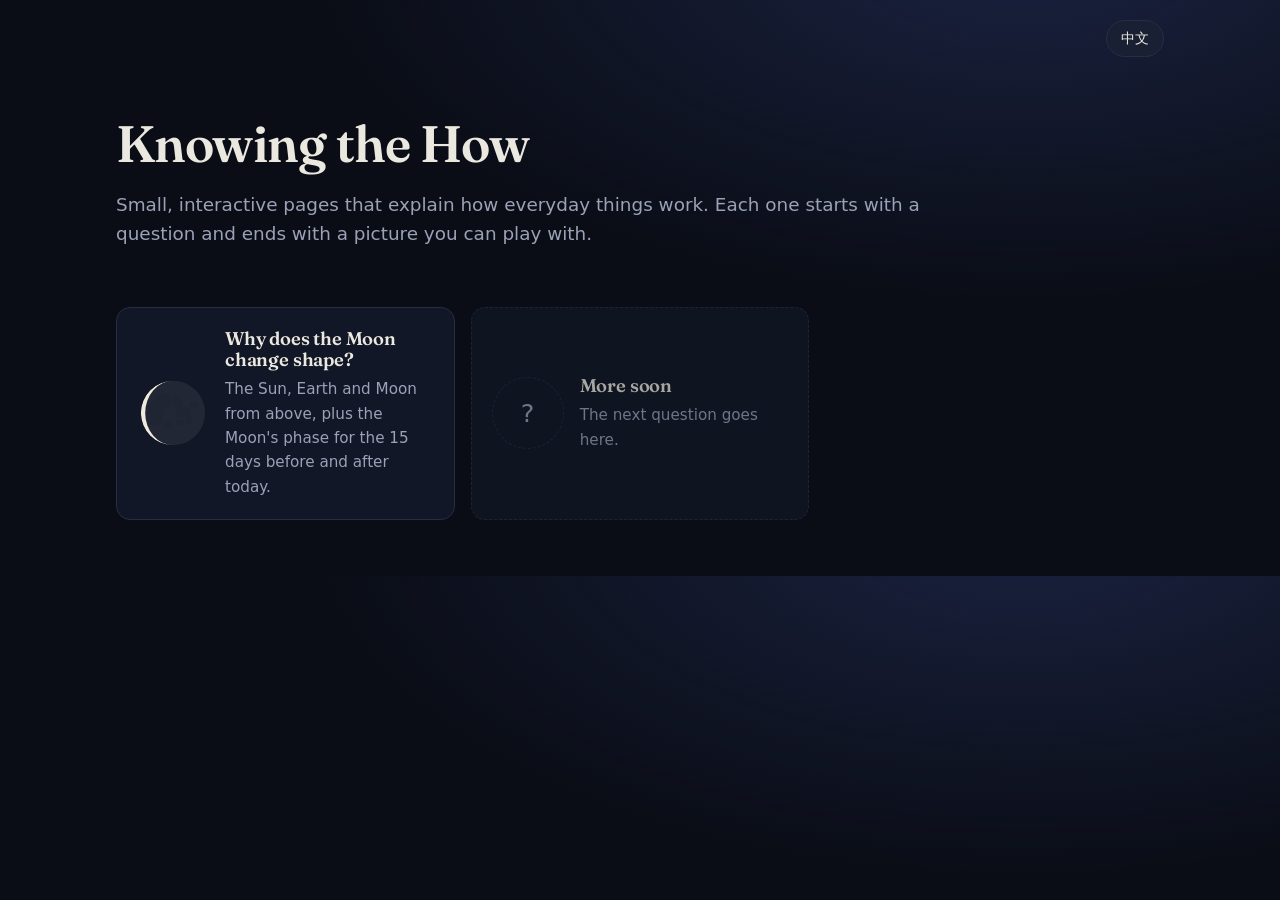
==== index.html @ 98388b48 "Add landing page and Moon phases explainer - Top-down Sun/Earth/Moon diagram with a spinning "You" m" ====
<!doctype html>
<html lang="en" data-i18n-title="site.title">
<head>
  <meta charset="utf-8">
  <meta name="viewport" content="width=device-width, initial-scale=1">
  <title>Knowing the How</title>
  <meta name="description" content="Small interactive pages that explain how everyday things actually work.">
  <link rel="preconnect" href="https://fonts.googleapis.com">
  <link rel="preconnect" href="https://fonts.gstatic.com" crossorigin>
  <link href="https://fonts.googleapis.com/css2?family=Fraunces:opsz,wght@9..144,600&display=swap" rel="stylesheet">
  <link rel="stylesheet" href="assets/style.css">
  <style>
    .hero { padding: 48px 0 40px; }
    .topbar { justify-content: flex-end; }
    .topics {
      display: grid;
      grid-template-columns: repeat(auto-fill, minmax(260px, 1fr));
      gap: 16px;
      padding-bottom: 56px;
    }
    .topic {
      display: flex;
      gap: 16px;
      align-items: center;
      text-decoration: none;
      color: inherit;
      transition: border-color .15s, transform .15s;
    }
    a.topic:hover { border-color: var(--sun); transform: translateY(-2px); }
    .topic .icon { flex: none; width: 72px; height: 72px; }
    .topic p { margin: 0; color: var(--muted); font-size: 0.95rem; }
    .topic.soon { border-style: dashed; opacity: 0.7; }
    .topic.soon .icon {
      display: grid; place-items: center;
      border: 1px dashed var(--border); border-radius: 50%;
      color: var(--muted); font-size: 1.6rem;
    }
  </style>
</head>
<body>
  <main class="wrap">
    <div class="topbar">
      <button class="lang-toggle" type="button">中文</button>
    </div>
    <header class="hero">
      <h1 data-i18n="site.title">Knowing the How</h1>
      <p class="lede" data-i18n="site.lede">Small, interactive pages that explain how everyday things work. Each one starts with a question and ends with a picture you can play with.</p>
    </header>

    <div class="topics">
      <a class="card topic" href="moon-phases/index.html">
        <div class="icon" id="tonight-moon"></div>
        <div>
          <h3 data-i18n="moon.h">Why does the Moon change shape?</h3>
          <p data-i18n="moon.p">The Sun, Earth and Moon from above, plus the Moon's phase for the 15 days before and after today.</p>
        </div>
      </a>
      <div class="card topic soon">
        <div class="icon">?</div>
        <div>
          <h3 data-i18n="soon.h">More soon</h3>
          <p data-i18n="soon.p">The next question goes here.</p>
        </div>
      </div>
    </div>
  </main>

  <script src="assets/i18n.js"></script>
  <script src="assets/moon.js"></script>
  <script>
    I18n.add({
      en: {
        'site.title': 'Knowing the How',
        'site.lede': 'Small, interactive pages that explain how everyday things work. Each one starts with a question and ends with a picture you can play with.',
        'moon.h': 'Why does the Moon change shape?',
        'moon.p': "The Sun, Earth and Moon from above, plus the Moon's phase for the 15 days before and after today.",
        'moon.tonight': 'Tonight: {phase}',
        'soon.h': 'More soon',
        'soon.p': 'The next question goes here.',
        'phase.new': 'New Moon', 'phase.waxingCrescent': 'Waxing Crescent', 'phase.firstQuarter': 'First Quarter',
        'phase.waxingGibbous': 'Waxing Gibbous', 'phase.full': 'Full Moon', 'phase.waningGibbous': 'Waning Gibbous',
        'phase.lastQuarter': 'Last Quarter', 'phase.waningCrescent': 'Waning Crescent',
      },
      zh: {
        'site.title': '知其所以然',
        'site.lede': '一些小小的互动页面，解释身边事物背后的原理。每一页都从一个问题开始，最后给你一张可以动手玩的图。',
        'moon.h': '月亮为什么会有阴晴圆缺？',
        'moon.p': '从上方看太阳、地球和月亮，以及今天前后各 15 天的月相。',
        'moon.tonight': '今晚：{phase}',
        'soon.h': '敬请期待',
        'soon.p': '下一个问题，就在这里。',
        'phase.new': '新月', 'phase.waxingCrescent': '蛾眉月', 'phase.firstQuarter': '上弦月',
        'phase.waxingGibbous': '盈凸月', 'phase.full': '满月', 'phase.waningGibbous': '亏凸月',
        'phase.lastQuarter': '下弦月', 'phase.waningCrescent': '残月',
      },
    });

    const E = MoonKit.elongation(new Date());
    const drawMoon = () => {
      const phase = I18n.t('phase.' + MoonKit.phaseKey(E));
      document.getElementById('tonight-moon').innerHTML =
        MoonKit.moonSVG(E, { label: I18n.t('moon.tonight', { phase }) });
    };
    I18n.onChange(drawMoon);
    I18n.apply();
    drawMoon();
  </script>
</body>
</html>
---- assets/style.css ----
:root {
  color-scheme: dark;
  --bg: #0a0d16;
  --surface: #121727;
  --surface-2: #1a2034;
  --border: #262d45;
  --text: #ebe8df;
  --muted: #9ba1b6;
  --sun: #f5c451;
  --accent: #6cc6ff;
  --radius: 14px;
  --font-display: "Fraunces", "Songti SC", "Noto Serif SC", Georgia, serif;
  --font-body: system-ui, -apple-system, "Segoe UI", Roboto, "PingFang SC", "Microsoft YaHei", sans-serif;
}

* { box-sizing: border-box; }

html { -webkit-text-size-adjust: 100%; }

body {
  margin: 0;
  background:
    radial-gradient(1200px 600px at 80% -10%, #1a2240 0%, transparent 60%),
    var(--bg);
  color: var(--text);
  font-family: var(--font-body);
  font-size: 17px;
  line-height: 1.6;
}

.wrap {
  max-width: 1080px;
  margin: 0 auto;
  padding: 0 16px;
}

h1, h2, h3 {
  font-family: var(--font-display);
  font-weight: 600;
  line-height: 1.15;
  letter-spacing: -0.01em;
}

h1 { font-size: clamp(2.1rem, 5vw, 3.2rem); margin: 0.2em 0 0.3em; }
h2 { font-size: clamp(1.5rem, 3.4vw, 2rem); margin: 0 0 0.5em; }
h3 { font-size: 1.15rem; margin: 0 0 0.4em; }

p { margin: 0 0 1em; }

a { color: var(--accent); }

.lede { color: var(--muted); font-size: 1.15rem; max-width: 46em; }

.muted { color: var(--muted); }

.topbar {
  display: flex;
  justify-content: space-between;
  align-items: center;
  gap: 16px;
  padding-top: 20px;
}

.lang-toggle { padding: 6px 14px; font-size: 0.9rem; }

.back {
  display: inline-block;
  color: var(--muted);
  text-decoration: none;
  font-size: 0.95rem;
}
.back:hover { color: var(--text); }

section { padding: 40px 0; border-top: 1px solid var(--border); }
header.page { padding-bottom: 24px; }

.card {
  background: var(--surface);
  border: 1px solid var(--border);
  border-radius: var(--radius);
  padding: 20px;
}

button, .btn {
  font: inherit;
  font-size: 0.95rem;
  color: var(--text);
  background: var(--surface-2);
  border: 1px solid var(--border);
  border-radius: 999px;
  padding: 8px 16px;
  cursor: pointer;
}
button:hover { border-color: var(--muted); }
button:focus-visible, input:focus-visible { outline: 2px solid var(--accent); outline-offset: 2px; }
button.primary { background: var(--sun); color: #1b1606; border-color: var(--sun); font-weight: 600; }

footer {
  padding: 32px 0 48px;
  color: var(--muted);
  font-size: 0.9rem;
  border-top: 1px solid var(--border);
}

.moon-svg { display: block; }
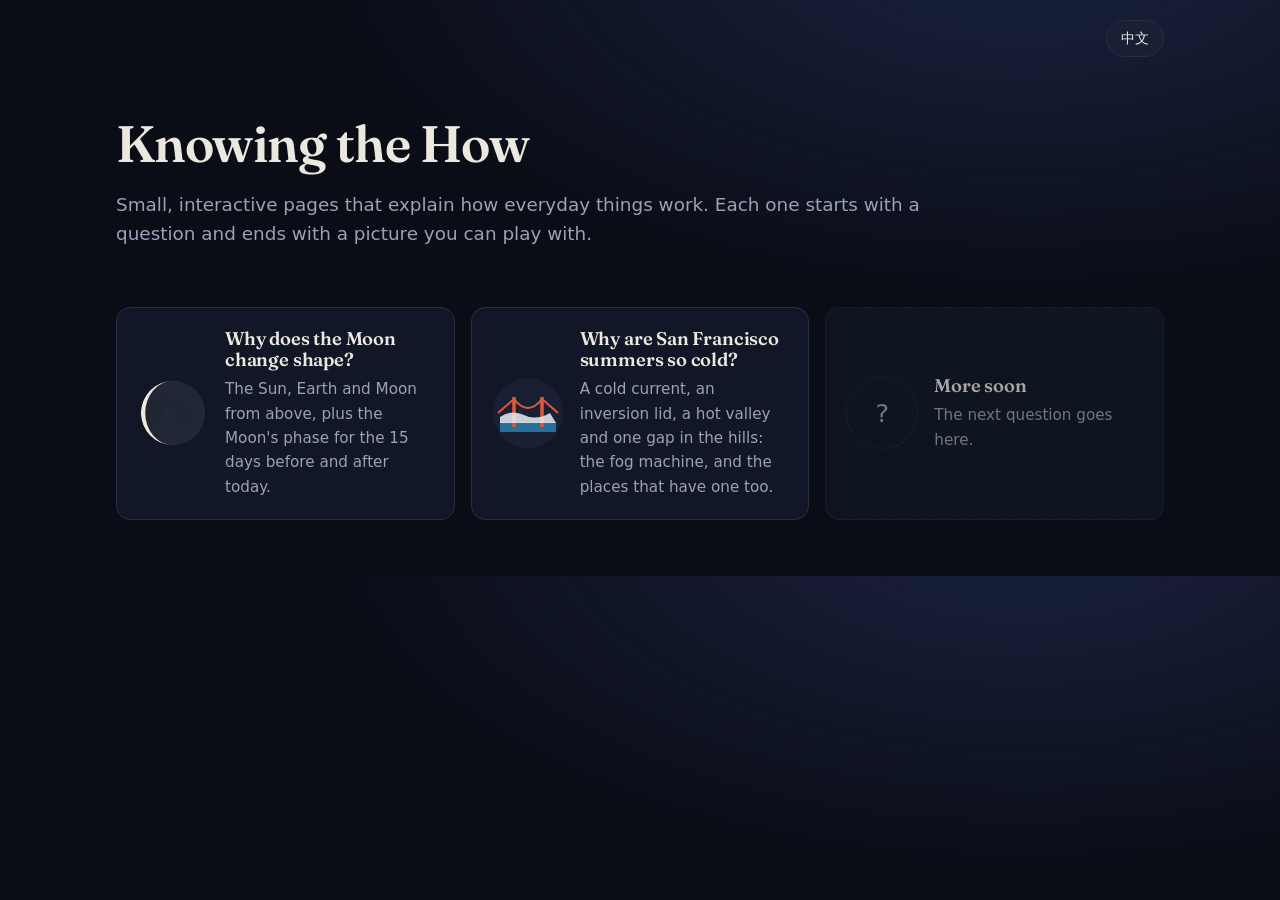
==== commit 13669f9b: "Add San Francisco climate explainer Top-down Bay Area map with a temperature heat map, sea-breeze pa" ====
--- a/index.html
+++ b/index.html
@@ -55,6 +55,19 @@
           <p data-i18n="moon.p">The Sun, Earth and Moon from above, plus the Moon's phase for the 15 days before and after today.</p>
         </div>
       </a>
+      <a class="card topic" href="sf-climate/index.html">
+        <svg class="icon" viewBox="0 0 72 72" aria-hidden="true">
+          <circle cx="36" cy="36" r="35" fill="#1a2034"/>
+          <path d="M8,50 L64,50" stroke="#2a6f97" stroke-width="10"/>
+          <path d="M22,50 L22,20 M50,50 L50,20" stroke="#e0583a" stroke-width="3.5"/>
+          <path d="M6,36 Q22,22 22,22 Q36,40 50,22 Q66,36 66,36" fill="none" stroke="#e0583a" stroke-width="2"/>
+          <path d="M8,40 Q20,32 32,38 T58,36 L64,46 L8,46 Z" fill="#e9edf2" opacity=".85"/>
+        </svg>
+        <div>
+          <h3 data-i18n="sf.h">Why are San Francisco summers so cold?</h3>
+          <p data-i18n="sf.p">A cold current, an inversion lid, a hot valley and one gap in the hills: the fog machine, and the places that have one too.</p>
+        </div>
+      </a>
       <div class="card topic soon">
         <div class="icon">?</div>
         <div>
@@ -75,6 +88,8 @@
         'moon.h': 'Why does the Moon change shape?',
         'moon.p': "The Sun, Earth and Moon from above, plus the Moon's phase for the 15 days before and after today.",
         'moon.tonight': 'Tonight: {phase}',
+        'sf.h': 'Why are San Francisco summers so cold?',
+        'sf.p': 'A cold current, an inversion lid, a hot valley and one gap in the hills: the fog machine, and the places that have one too.',
         'soon.h': 'More soon',
         'soon.p': 'The next question goes here.',
         'phase.new': 'New Moon', 'phase.waxingCrescent': 'Waxing Crescent', 'phase.firstQuarter': 'First Quarter',
@@ -87,6 +102,8 @@
         'moon.h': '月亮为什么会有阴晴圆缺？',
         'moon.p': '从上方看太阳、地球和月亮，以及今天前后各 15 天的月相。',
         'moon.tonight': '今晚：{phase}',
+        'sf.h': '旧金山的夏天为什么这么冷？',
+        'sf.p': '寒流、逆温层、炎热的谷地和山间的一个缺口：一台造雾机，以及世界上其他拥有它的地方。',
         'soon.h': '敬请期待',
         'soon.p': '下一个问题，就在这里。',
         'phase.new': '新月', 'phase.waxingCrescent': '蛾眉月', 'phase.firstQuarter': '上弦月',
